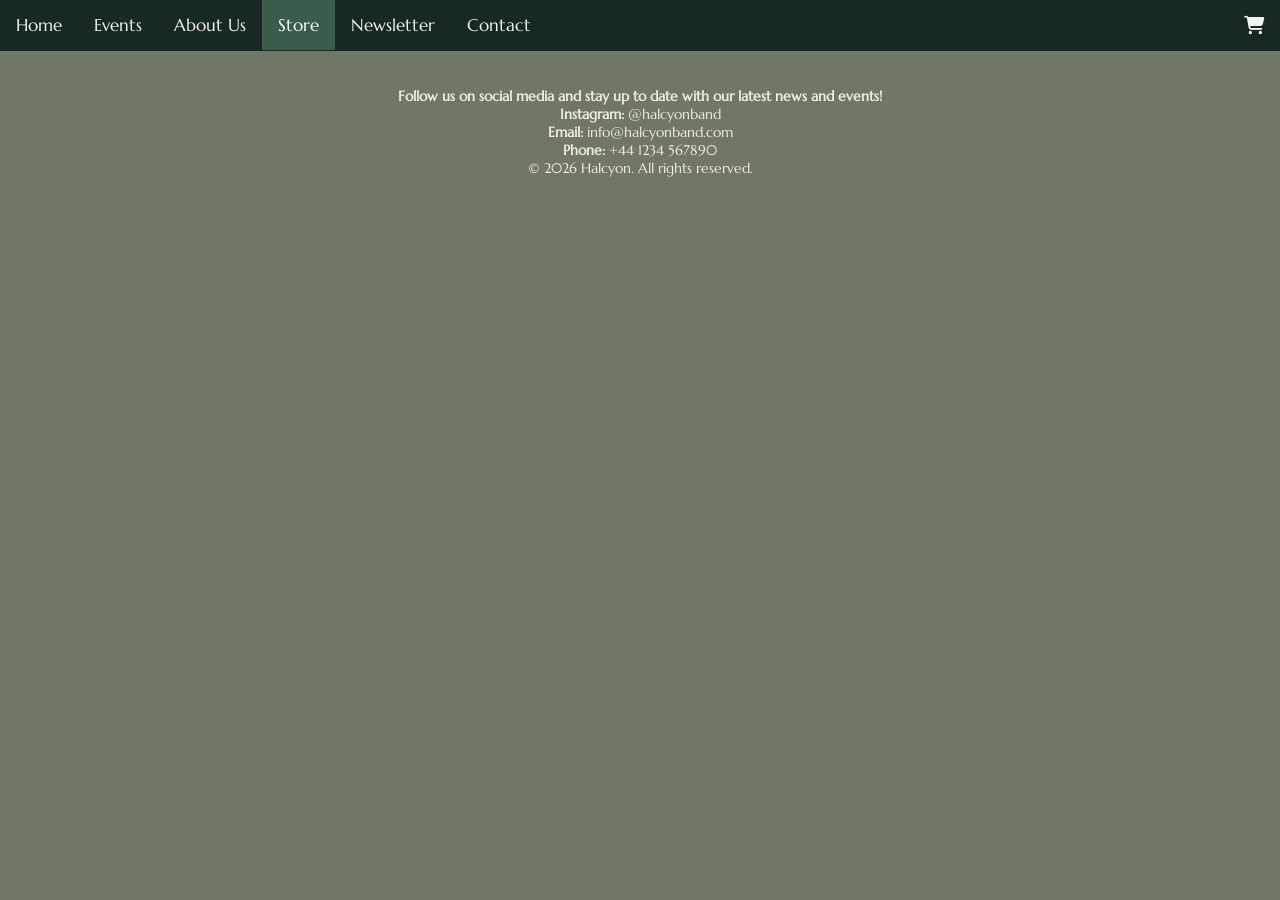
==== about.html @ ab3335b1 "Created about.html" ====
<!DOCTYPE html>
<html lang="en">

<head>
    <meta charset="UTF-8">
    <meta name="viewport" content="width=device-width, initial-scale=1.0">
    <title>About - HALCYON</title>

    <link rel="stylesheet" href="https://cdnjs.cloudflare.com/ajax/libs/font-awesome/6.5.1/css/all.min.css">
    <script src="https://code.jquery.com/jquery-3.7.1.min.js"></script>

    <link rel="stylesheet" href="css/styles.css">
    <link rel="stylesheet" href="css/styles-nav.css">

    <link rel="icon" type="image/png" sizes="50x50" href="images/favicon.png">
    <link href="https://fonts.googleapis.com/css?family=Marcellus" rel="stylesheet">
</head>

<body data-page="store">
    <div class="top-nav" id="siteHeader"></div>

    <!-- <div class="header-actions">
        <button type="button" id="cartToggleBtn" class="cart-toggle-btn" aria-label="View Cart">
            <i class="fa-solid fa-cart-shopping"></i>
            <span>Cart</span>
            <span id="cartBadge" class="cart-badge">0</span>
        </button>
    </div> -->

    <main class="main-content">

    </main>

    <div id="siteFooter"></div>

    <script src="js/main.js"></script>
</body>

</html>
---- css/styles.css ----
:root {
    /* Brand & Theme Palette */
    --bg-sage: #707767;
    --text-cream: #ECEBE6;
    --font-marcellus: 'Marcellus', serif;

    /* Navigation & Footer */
    --nav-bg: #182825;
    --nav-active: #3A5C4A;

    /* Card & Container Colors */
    --card-cream: #ECEBE6;
    --card-border: #585e50;
    --input-bg: #ffffff;
    --input-border: #707767;
    --input-border-focus: #3A5C4A;
    --divider-color: #c0c4b8;

    /* Text Colors */
    --text-dark: #182825;
    --text-muted: #4a5043;
    --placeholder-color: #6b7280;

    /* Accent & Brand Colors */
    --accent-forest: #3A5C4A;
    --accent-gold: #D49A54;
    --accent-blue: #146FA1;

    /* State & Validation Colors */
    --valid-green: #059669;
    --error-red: #dc2626;
    --error-bg: #fef2f2;
    --error-text: #991b1b;
}

/* Global Resets & Base Typography */

* {
    box-sizing: border-box;
    margin: 0;
    padding: 0;
}

body, html {
    background-color: var(--bg-sage);
    color: var(--text-cream);
    font-family: var(--font-marcellus);
    height: 100%;
    margin: 0;
    padding: 0;
}

a {
    text-decoration: none;
}

/* Shared Top Navigation */

.top-nav {
    overflow: hidden;
    background-color: var(--nav-bg);
    position: sticky;
    top: 0;
    z-index: 999;
}

.top-nav a {
    float: left;
    display: block;
    color: #f2f2f2;
    text-align: center;
    padding: 14px 16px;
    text-decoration: none;
    font-size: 17px;
    font-family: var(--font-marcellus);
}

.top-nav a:hover {
    background-color: var(--accent-gold);
    color: #000000;
}

.top-nav a.active {
    background-color: var(--nav-active);
    color: #ffffff;
}

.top-nav a.cart-icon {
    float: right;
    font-size: 18px;
}

/* Shared Hero Banner */

.hero-image {
    background-image: linear-gradient(rgba(0, 0, 0, 0.5), rgba(0, 0, 0, 0.5)), url("../images/hero-image-v3.png");
    height: 85%;
    background-position: center;
    background-repeat: no-repeat;
    background-size: cover;
    position: relative;
}

.hero-text {
    text-align: center;
    position: absolute;
    top: 20%;
    left: 50%;
    transform: translate(-50%, -50%);
    color: var(--text-cream);
    font-family: var(--font-marcellus);
}

/* Brand Button */
.button {
    background-color: var(--accent-gold);
    border: none;
    color: #000000;
    font-family: var(--font-marcellus);
    padding: 10px 20px;
    text-align: center;
    text-decoration: none;
    display: block;
    margin-left: auto;
    margin-right: auto;
    position: relative;
    top: 50%;
    cursor: pointer;
    border-radius: 16px;
    height: 50px;
    width: 200px;
    font-size: 20px;
    transition: background-color 0.2s ease;
}

.button:hover {
    background-color: var(--accent-blue);
    color: #ffffff;
}

/* Shared Footer */

footer {
    font-size: 14px;
    text-align: center;
    position: relative;
    left: 0;
    bottom: 0;
    width: 100%;
    font-family: var(--font-marcellus);
}

/* Helper Utilities */

.hidden {
    display: none !important;
}

.select-none {
    user-select: none;
    -webkit-user-select: none;
}

.text-required,
.text-brand-amber {
    color: var(--accent-gold);
}

.border-emerald-500 {
    border-color: var(--valid-green) !important;
}

.border-red-500 {
    border-color: var(--error-red) !important;
}
---- css/styles-nav.css ----
footer {
    font-size: 14px;
    text-align: center;
    position: relative;
    left: 0;
    bottom: 0;
    width: 100%;
    font-family: var(--font-marcellus, 'Marcellus', serif);
}

.top-nav {
    overflow: hidden;
    background-color: var(--nav-bg, #182825);
    position: sticky;
    top: 0;
    z-index: 999;
}

.top-nav a {
    float: left;
    display: block;
    color: #f2f2f2;
    text-align: center;
    padding: 14px 16px;
    text-decoration: none;
    font-size: 17px;
    font-family: var(--font-marcellus, 'Marcellus', serif);
}

.top-nav a:hover {
    background-color: var(--accent-gold, #D49A54);
    color: black;
}

.top-nav a.active {
    background-color: var(--nav-active, #3A5C4A);
    color: white;
}

.top-nav a.cart-icon {
    float: right;
    font-size: 18px;
}
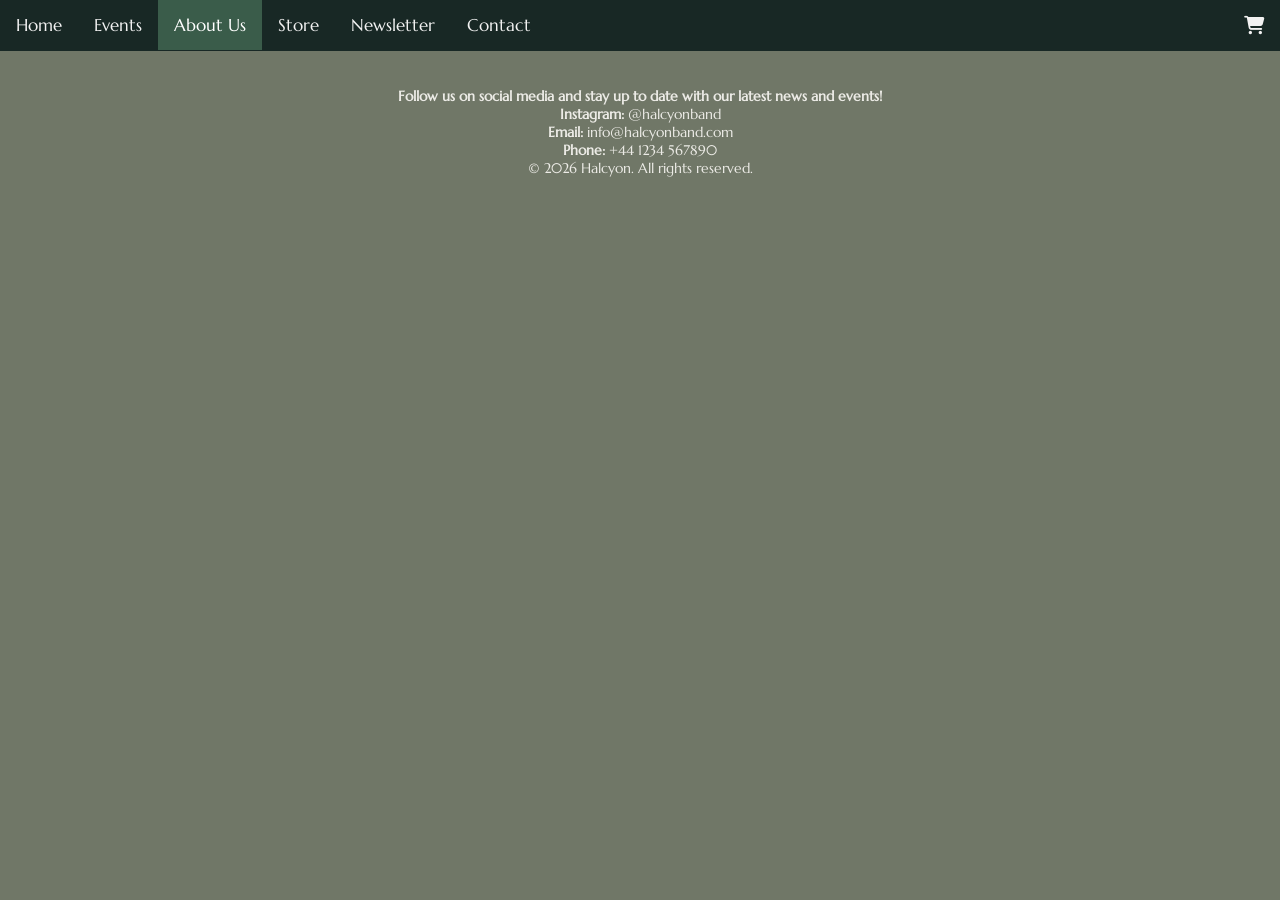
==== commit 2bfb46fe: "Fixing about page bug" ====
--- a/about.html
+++ b/about.html
@@ -16,7 +16,7 @@
     <link href="https://fonts.googleapis.com/css?family=Marcellus" rel="stylesheet">
 </head>
 
-<body data-page="store">
+<body data-page="about">
     <div class="top-nav" id="siteHeader"></div>
 
     <!-- <div class="header-actions">
--- a/css/styles.css
+++ b/css/styles.css
@@ -90,6 +90,29 @@
     font-size: 18px;
 }
 
+/* Cart badge shown in header near cart icon */
+.top-nav a.cart-icon {
+    position: relative;
+}
+
+.nav-cart-badge {
+    position: absolute;
+    top: -1px;
+    right: -2px;
+    background-color: var(--accent-gold);
+    color: #000;
+    font-weight: 700;
+    padding: 4px 7px;
+    border-radius: 999px;
+    font-size: 0.85rem;
+    line-height: 1;
+    box-shadow: 0 2px 6px rgba(0,0,0,0.2);
+}
+
+.nav-cart-badge.hidden {
+    display: none;
+}
+
 /* Shared Hero Banner */
 
 .hero-image {
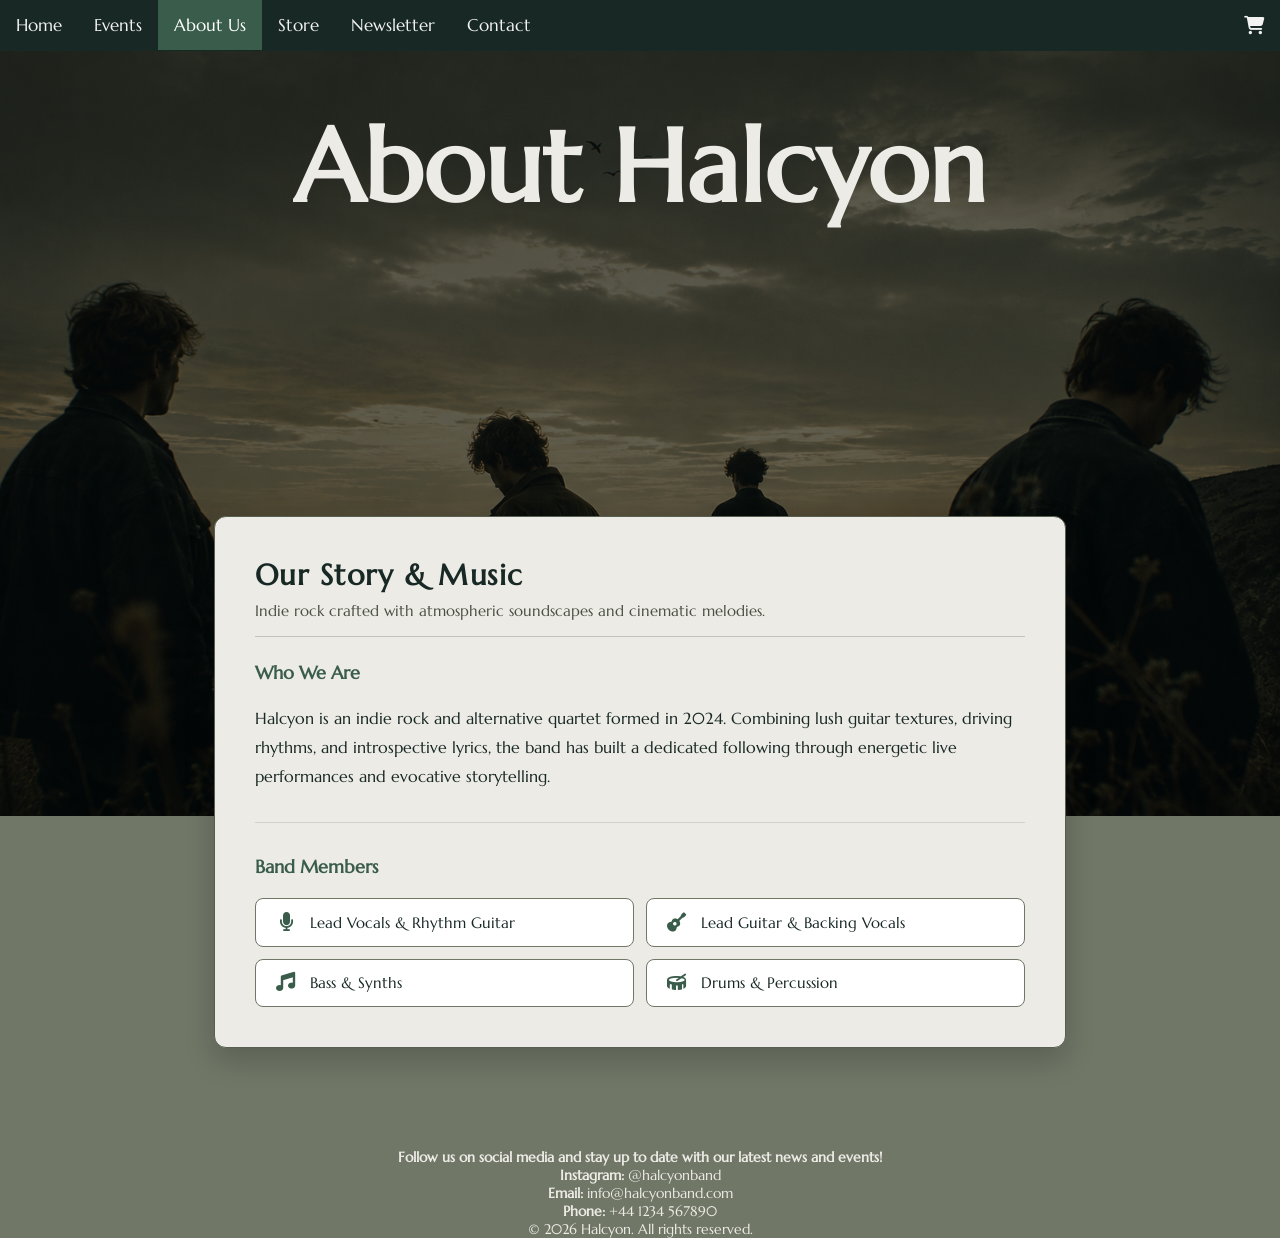
==== commit 38a1c9f4: "Created about page" ====
--- a/about.html
+++ b/about.html
@@ -4,34 +4,72 @@
 <head>
     <meta charset="UTF-8">
     <meta name="viewport" content="width=device-width, initial-scale=1.0">
-    <title>About - HALCYON</title>
+    <title>About Us - Halcyon</title>
+    <meta name="description" content="Learn about Halcyon, our band history, members, musical influences, and story.">
+
+    <script src="https://code.jquery.com/jquery-3.7.1.min.js"></script>
 
     <link rel="stylesheet" href="https://cdnjs.cloudflare.com/ajax/libs/font-awesome/6.5.1/css/all.min.css">
-    <script src="https://code.jquery.com/jquery-3.7.1.min.js"></script>
-
     <link rel="stylesheet" href="css/styles.css">
     <link rel="stylesheet" href="css/styles-nav.css">
+    <link rel="stylesheet" href="css/styles-contact.css">
 
     <link rel="icon" type="image/png" sizes="50x50" href="images/favicon.png">
     <link href="https://fonts.googleapis.com/css?family=Marcellus" rel="stylesheet">
 </head>
 
 <body data-page="about">
-    <div class="top-nav" id="siteHeader"></div>
+    <header id="siteHeader"></header>
 
-    <!-- <div class="header-actions">
-        <button type="button" id="cartToggleBtn" class="cart-toggle-btn" aria-label="View Cart">
-            <i class="fa-solid fa-cart-shopping"></i>
-            <span>Cart</span>
-            <span id="cartBadge" class="cart-badge">0</span>
-        </button>
-    </div> -->
+    <div class="hero-image">
+        <div class="hero-text">
+            <h1 style="font-size: 8vw; text-wrap: nowrap;">About Halcyon</h1>
+        </div>
+    </div>
 
     <main class="main-content">
+        <div class="contact-wrapper">
+            <div class="contact-card">
+                <div class="contact-header">
+                    <h2 class="contact-title">Our Story & Music</h2>
+                    <p class="contact-subtitle">Indie rock crafted with atmospheric soundscapes and cinematic melodies.</p>
+                </div>
 
+                <div class="contact-section">
+                    <h3 class="section-title">Who We Are</h3>
+                    <p style="line-height: 1.8; color: var(--text-dark);">
+                        Halcyon is an indie rock and alternative quartet formed in 2024. Combining lush guitar textures, driving rhythms, and introspective lyrics, the band has built a dedicated following through energetic live performances and evocative storytelling.
+                    </p>
+                </div>
+
+                <hr class="section-divider">
+
+                <div class="contact-section">
+                    <h3 class="section-title">Band Members</h3>
+                    <div class="contact-social-grid">
+                        <div class="contact-social-link" style="cursor: default;">
+                            <i class="fa-solid fa-microphone"></i>
+                            <span>Lead Vocals & Rhythm Guitar</span>
+                        </div>
+                        <div class="contact-social-link" style="cursor: default;">
+                            <i class="fa-solid fa-guitar"></i>
+                            <span>Lead Guitar & Backing Vocals</span>
+                        </div>
+                        <div class="contact-social-link" style="cursor: default;">
+                            <i class="fa-solid fa-music"></i>
+                            <span>Bass & Synths</span>
+                        </div>
+                        <div class="contact-social-link" style="cursor: default;">
+                            <i class="fa-solid fa-drum"></i>
+                            <span>Drums & Percussion</span>
+                        </div>
+                    </div>
+                </div>
+            </div>
+        </div>
     </main>
 
-    <div id="siteFooter"></div>
+    <footer id="siteFooter"></footer>
 
     <script src="js/main.js"></script>
 </body>
--- a/css/styles.css
+++ b/css/styles.css
@@ -33,6 +33,10 @@
     --error-text: #991b1b;
 }
 
+html {
+    scroll-behavior: smooth;
+}
+
 /* Global Resets & Base Typography */
 
 * {
@@ -97,16 +101,21 @@
 
 .nav-cart-badge {
     position: absolute;
-    top: -1px;
-    right: -2px;
+    top: 4px;
+    right: 4px;
     background-color: var(--accent-gold);
     color: #000;
     font-weight: 700;
-    padding: 4px 7px;
+    min-width: 18px;
+    height: 18px;
+    line-height: 18px;
+    padding: 0 4px;
     border-radius: 999px;
-    font-size: 0.85rem;
-    line-height: 1;
-    box-shadow: 0 2px 6px rgba(0,0,0,0.2);
+    font-size: 11px;
+    text-align: center;
+    box-shadow: 0 2px 6px rgba(0,0,0,0.3);
+    pointer-events: none;
+    display: inline-block;
 }
 
 .nav-cart-badge.hidden {
@@ -143,17 +152,21 @@
     padding: 10px 20px;
     text-align: center;
     text-decoration: none;
+    display: inline-block;
+    cursor: pointer;
+    border-radius: 16px;
+    transition: background-color 0.2s ease;
+}
+
+.hero-image .button {
     display: block;
     margin-left: auto;
     margin-right: auto;
     position: relative;
     top: 50%;
-    cursor: pointer;
-    border-radius: 16px;
     height: 50px;
     width: 200px;
     font-size: 20px;
-    transition: background-color 0.2s ease;
 }
 
 .button:hover {
--- a/css/styles-nav.css
+++ b/css/styles-nav.css
@@ -1,16 +1,8 @@
-footer {
-    font-size: 14px;
-    text-align: center;
-    position: relative;
-    left: 0;
-    bottom: 0;
-    width: 100%;
-    font-family: var(--font-marcellus, 'Marcellus', serif);
-}
+/* Navigation & Shared Header Styling */
 
 .top-nav {
     overflow: hidden;
-    background-color: var(--nav-bg, #182825);
+    background-color: var(--nav-bg);
     position: sticky;
     top: 0;
     z-index: 999;
@@ -24,20 +16,44 @@
     padding: 14px 16px;
     text-decoration: none;
     font-size: 17px;
-    font-family: var(--font-marcellus, 'Marcellus', serif);
+    font-family: var(--font-marcellus);
 }
 
 .top-nav a:hover {
-    background-color: var(--accent-gold, #D49A54);
-    color: black;
+    background-color: var(--accent-gold);
+    color: #000000;
 }
 
 .top-nav a.active {
-    background-color: var(--nav-active, #3A5C4A);
-    color: white;
+    background-color: var(--nav-active);
+    color: #ffffff;
 }
 
 .top-nav a.cart-icon {
     float: right;
     font-size: 18px;
+    position: relative;
+}
+
+.nav-cart-badge {
+    position: absolute;
+    top: 4px;
+    right: 4px;
+    background-color: var(--accent-gold);
+    color: #000000;
+    font-weight: 700;
+    min-width: 18px;
+    height: 18px;
+    line-height: 18px;
+    padding: 0 4px;
+    border-radius: 999px;
+    font-size: 11px;
+    text-align: center;
+    box-shadow: 0 2px 6px rgba(0, 0, 0, 0.3);
+    pointer-events: none;
+    display: inline-block;
+}
+
+.nav-cart-badge.hidden {
+    display: none !important;
 }
--- a/css/styles-contact.css
+++ b/css/styles-contact.css
@@ -0,0 +1,175 @@
+/* Hero Text Position Override for Contact Page */
+.hero-text {
+    top: 15%;
+}
+
+/* Overlapping Main Content Container */
+.main-content {
+    max-width: 900px;
+    margin: -300px auto 0 auto;
+    padding: 0 1.5rem 4rem 1.5rem;
+    position: relative;
+    z-index: 10;
+}
+
+.contact-wrapper {
+    width: 100%;
+}
+
+/* Contact Card & Header */
+
+.contact-card {
+    background-color: var(--card-cream);
+    border: 1px solid var(--card-border);
+    border-radius: 12px;
+    box-shadow: 0 12px 30px rgba(0, 0, 0, 0.2);
+    color: var(--text-dark);
+    padding: 2.5rem;
+}
+
+.contact-header {
+    border-bottom: 1px solid var(--divider-color);
+    margin-bottom: 1.5rem;
+    padding-bottom: 1rem;
+}
+
+.contact-title {
+    font-family: var(--font-marcellus);
+    color: var(--text-dark);
+    font-size: 1.8rem;
+    letter-spacing: 0.05em;
+    margin: 0 0 0.5rem 0;
+}
+
+.contact-subtitle {
+    color: var(--text-muted);
+    font-size: 0.95rem;
+    margin: 0;
+}
+
+.section-title {
+    font-family: var(--font-marcellus);
+    color: var(--accent-forest);
+    font-size: 1.15rem;
+    font-weight: bold;
+    margin-bottom: 1.25rem;
+}
+
+.section-divider {
+    border: 0;
+    border-top: 1px solid var(--divider-color);
+    opacity: 0.6;
+    margin: 2rem 0;
+}
+
+/* Social Links Grid */
+
+.contact-social-grid {
+    display: grid;
+    grid-template-columns: 1fr;
+    gap: 0.75rem;
+}
+
+@media (min-width: 640px) {
+    .contact-social-grid {
+        grid-template-columns: repeat(2, 1fr);
+    }
+}
+
+.contact-social-link {
+    background-color: var(--input-bg);
+    border: 1px solid var(--input-border);
+    color: var(--text-dark);
+    border-radius: 8px;
+    padding: 0.85rem 1.1rem;
+    transition: all 0.2s ease;
+    font-family: var(--font-marcellus);
+    cursor: pointer;
+    display: flex;
+    align-items: center;
+    gap: 0.75rem;
+    text-decoration: none;
+    font-size: 0.95rem;
+}
+
+.contact-social-link:hover {
+    border-color: var(--input-border-focus);
+    background-color: #f4f3ef;
+    transform: translateY(-2px);
+    box-shadow: 0 4px 12px rgba(0, 0, 0, 0.08);
+}
+
+.contact-social-link i {
+    font-size: 1.2rem;
+    color: var(--accent-forest);
+    width: 1.5rem;
+    text-align: center;
+}
+
+/* Direct Contact Details Grid */
+
+.contact-details-grid {
+    display: grid;
+    grid-template-columns: 1fr;
+    gap: 1rem;
+}
+
+@media (min-width: 640px) {
+    .contact-details-grid {
+        grid-template-columns: 1fr 1fr;
+    }
+}
+
+.contact-detail-card {
+    background-color: var(--input-bg);
+    border: 1px solid var(--input-border);
+    border-radius: 8px;
+    padding: 1rem 1.25rem;
+    display: flex;
+    align-items: center;
+    gap: 1rem;
+    text-decoration: none;
+    color: var(--text-dark);
+    transition: all 0.2s ease;
+}
+
+.contact-detail-card:hover {
+    border-color: var(--input-border-focus);
+    background-color: #f4f3ef;
+    transform: translateY(-2px);
+    box-shadow: 0 4px 12px rgba(0, 0, 0, 0.08);
+}
+
+.contact-detail-icon {
+    display: flex;
+    align-items: center;
+    justify-content: center;
+    width: 42px;
+    height: 42px;
+    background-color: rgba(58, 92, 74, 0.1);
+    border-radius: 8px;
+    color: var(--accent-forest);
+    font-size: 1.2rem;
+    flex-shrink: 0;
+}
+
+.contact-detail-info {
+    display: flex;
+    flex-direction: column;
+    gap: 0.15rem;
+}
+
+.contact-detail-label {
+    font-family: var(--font-marcellus);
+    font-size: 0.8rem;
+    text-transform: uppercase;
+    letter-spacing: 0.05em;
+    color: var(--text-muted);
+}
+
+.contact-detail-value {
+    font-family: var(--font-marcellus);
+    font-weight: bold;
+    color: var(--text-dark);
+    font-size: 1rem;
+}
